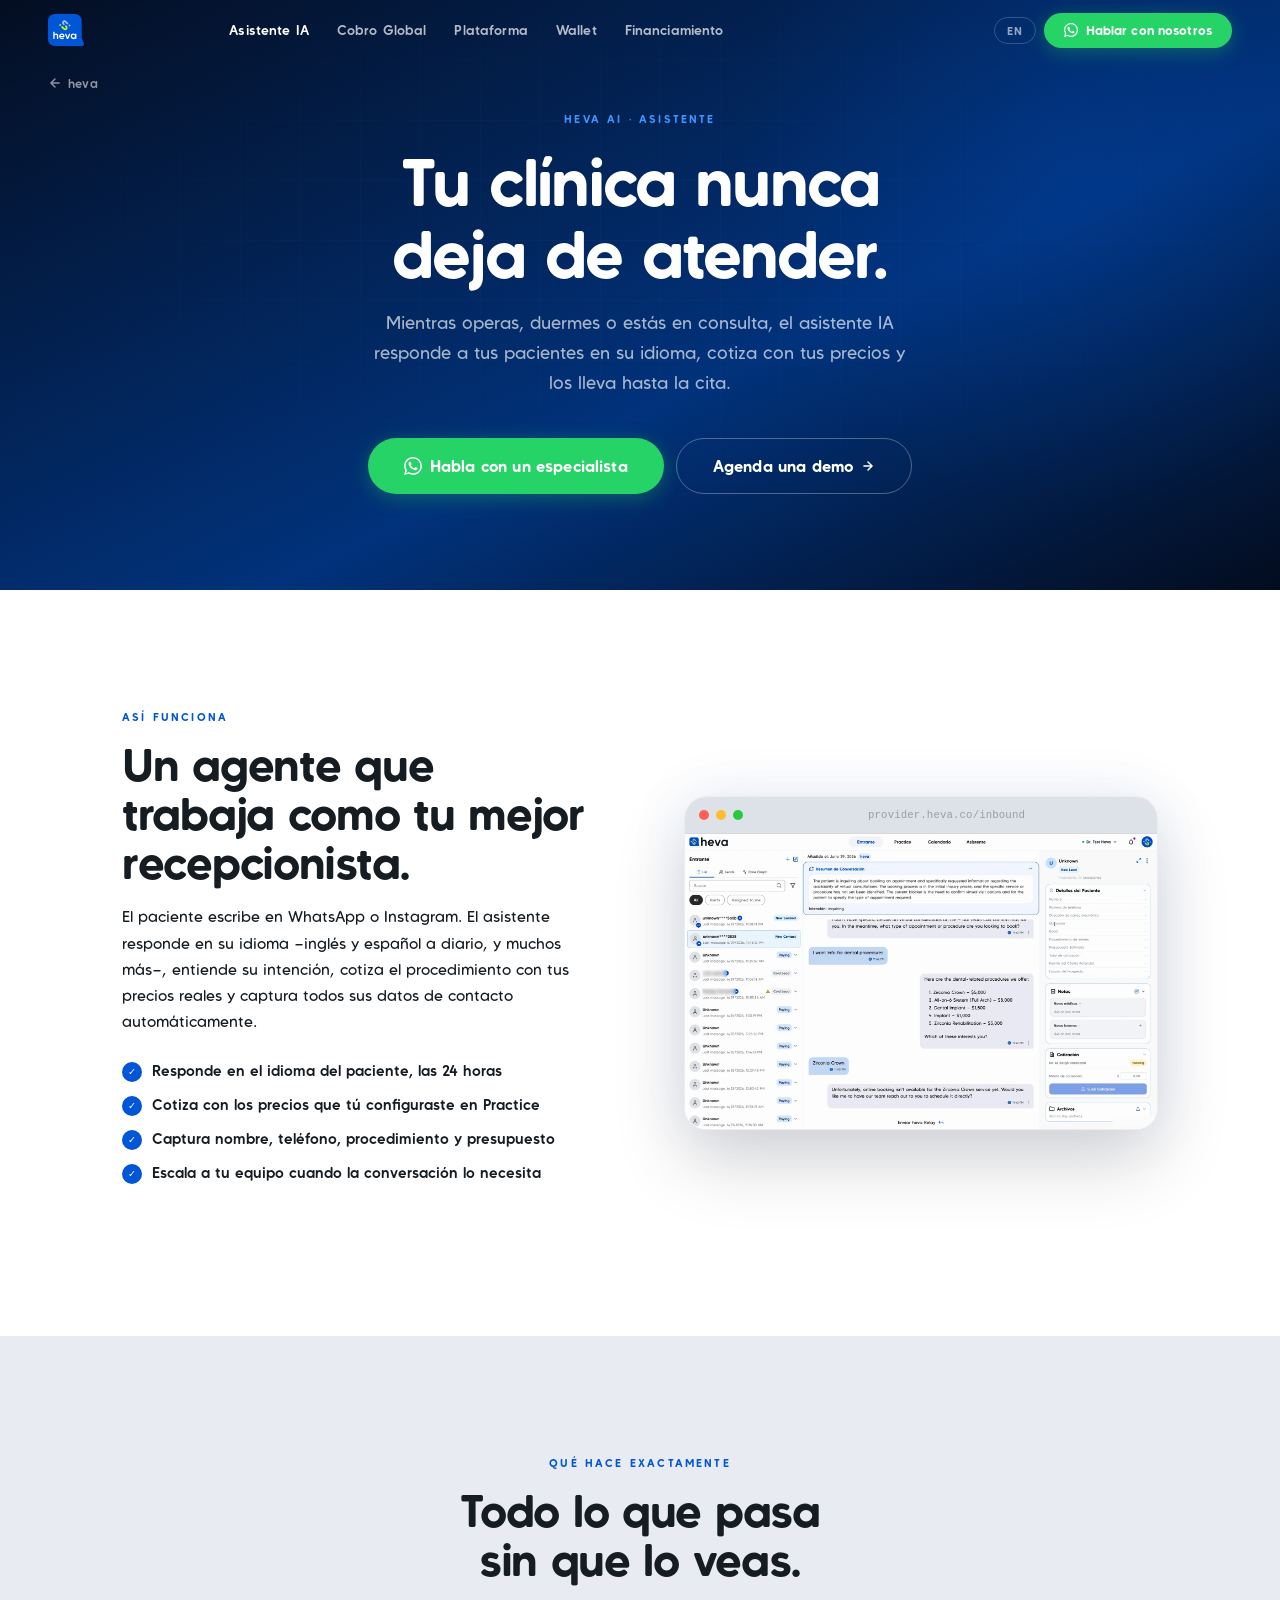
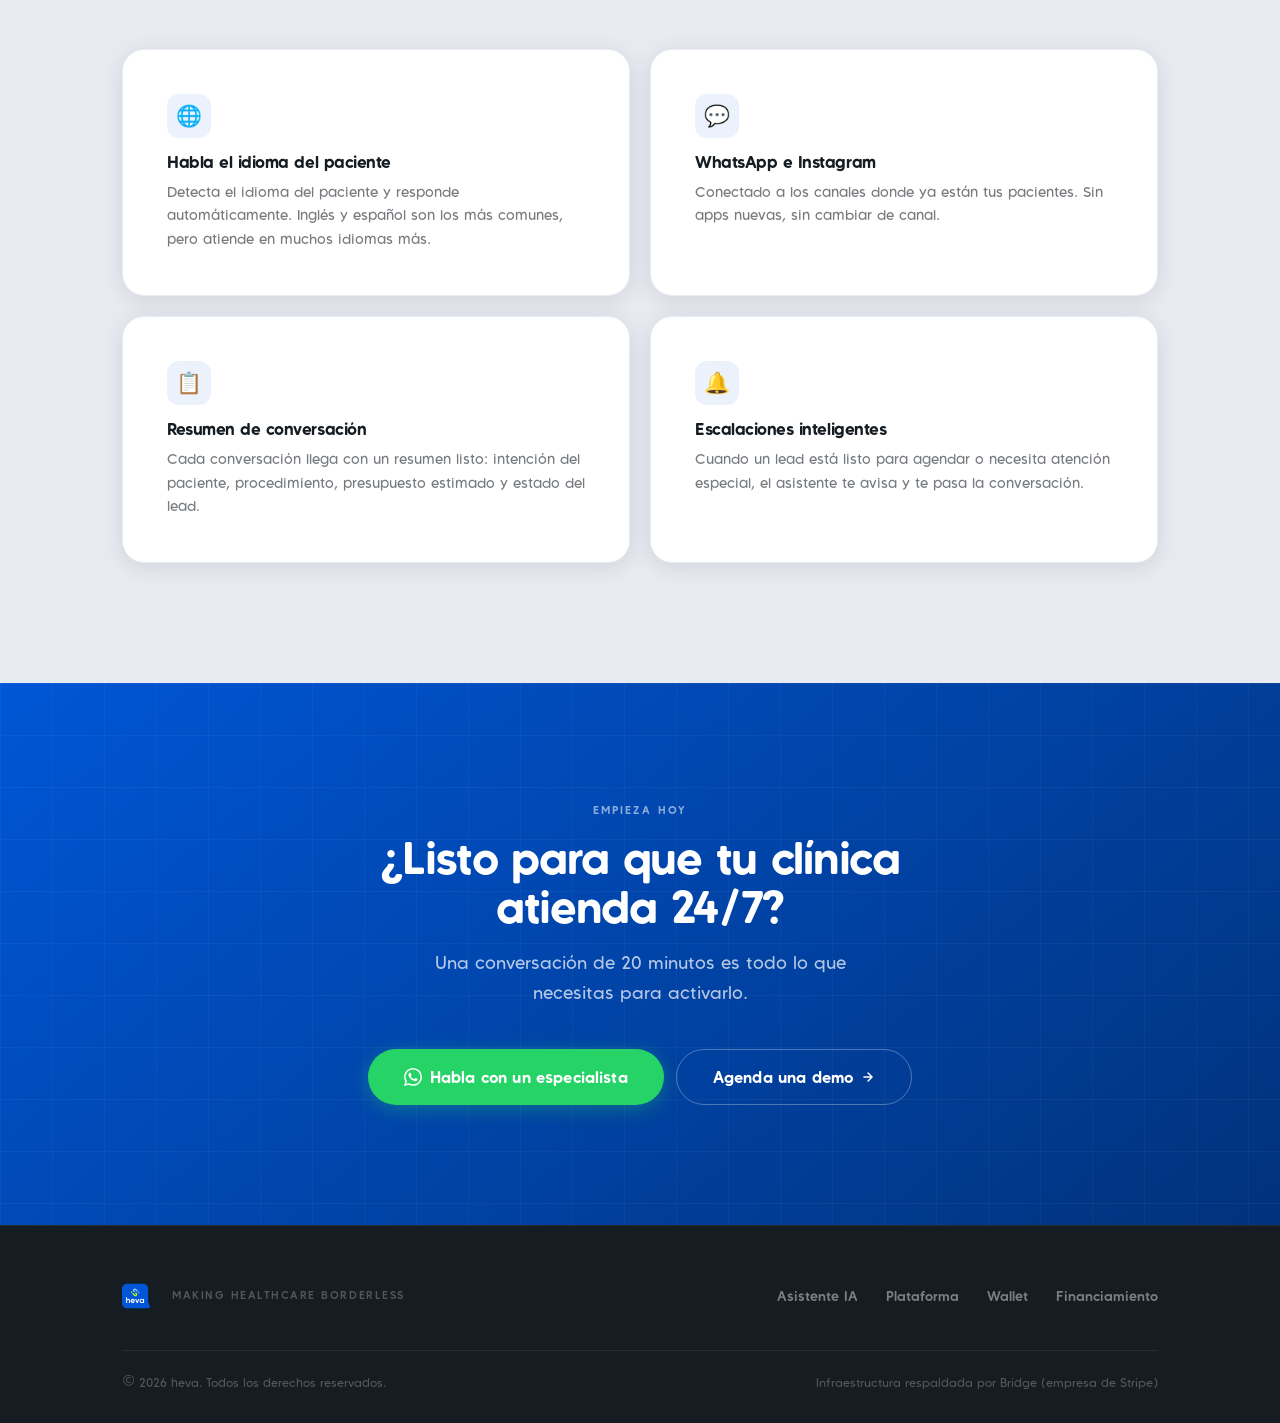
==== asistente.html @ a377fd2d "i18n(asistente): mensaje multilingue + toggle EN completo; soporte de texto enriquecido" ====
<!DOCTYPE html>
<html lang="es">
<head>
  <meta charset="UTF-8">
  <meta name="viewport" content="width=device-width, initial-scale=1, viewport-fit=cover">
  <title>heva AI — Tu clínica atiende 24/7</title>
  <meta name="description" content="El asistente IA de heva responde a tus pacientes de EE.UU. en WhatsApp e Instagram, cotiza procedimientos y agenda citas automáticamente. Tu clínica nunca para.">

  <meta property="og:title"       content="heva AI — Tu clínica atiende 24/7">
  <meta property="og:description" content="Asistente IA que atiende a tus pacientes internacionales en su idioma, cotiza y agenda automáticamente.">
  <meta property="og:image"       content="./og-cover.png">
  <meta property="og:type"        content="website">

  <link rel="manifest"     href="./manifest.webmanifest">
  <meta name="theme-color" content="#0056D6">
  <link rel="icon"         href="./Submark-Colors-Primary.svg" type="image/svg+xml">

  <link rel="preconnect" href="https://fonts.googleapis.com">
  <link rel="preconnect" href="https://fonts.gstatic.com" crossorigin>
  <link href="https://fonts.googleapis.com/css2?family=Quicksand:wght@500;600;700&display=swap" rel="stylesheet">
  <link rel="stylesheet" href="./css/main.css">
</head>
<body>

  <!-- NAV -->
  <nav class="nav" id="nav" role="navigation" aria-label="Navegación principal">
    <div class="nav__inner">
      <a href="./index.html" class="nav__logo" aria-label="heva — inicio">
        <img src="./Submark-Colors-Primary.svg" alt="" width="34" height="30" loading="eager">
        
      </a>
      <div class="nav__links" role="menubar">
        <a href="./asistente.html"      class="active" role="menuitem" data-t="nav-ai">Asistente IA</a>
        <a href="./index.html#cobro"    role="menuitem" data-t="nav-cobro">Cobro Global</a>
        <a href="./plataforma.html"     role="menuitem" data-t="nav-plat">Plataforma</a>
        <a href="./wallet.html"         role="menuitem" data-t="nav-wallet">Wallet</a>
        <a href="./financiamiento.html" role="menuitem" data-t="nav-fin">Financiamiento</a>
      </div>
      <div class="nav__actions">
        <button class="lang-btn" id="langBtn" aria-label="Cambiar idioma">EN</button>
        <a href="https://wa.me/525580713603?text=Hola%2C%20me%20interesa%20el%20asistente%20IA%20de%20heva"
           class="btn btn-wa btn-sm" target="_blank" rel="noopener noreferrer">
          <svg width="14" height="14" viewBox="0 0 24 24" fill="currentColor" aria-hidden="true"><path d="M17.472 14.382c-.297-.149-1.758-.867-2.03-.967-.273-.099-.471-.148-.67.15-.197.297-.767.966-.94 1.164-.173.199-.347.223-.644.075-.297-.15-1.255-.463-2.39-1.475-.883-.788-1.48-1.761-1.653-2.059-.173-.297-.018-.458.13-.606.134-.133.298-.347.446-.52.149-.174.198-.298.298-.497.099-.198.05-.371-.025-.52-.075-.149-.669-1.612-.916-2.207-.242-.579-.487-.5-.669-.51-.173-.008-.371-.01-.57-.01-.198 0-.52.074-.792.372-.272.297-1.04 1.016-1.04 2.479 0 1.462 1.065 2.875 1.213 3.074.149.198 2.096 3.2 5.077 4.487.709.306 1.262.489 1.694.625.712.227 1.36.195 1.871.118.571-.085 1.758-.719 2.006-1.413.248-.694.248-1.289.173-1.413-.074-.124-.272-.198-.57-.347m-5.421 7.403h-.004a9.87 9.87 0 01-5.031-1.378l-.361-.214-3.741.982.998-3.648-.235-.374a9.86 9.86 0 01-1.51-5.26c.001-5.45 4.436-9.884 9.888-9.884 2.64 0 5.122 1.03 6.988 2.898a9.825 9.825 0 012.893 6.994c-.003 5.45-4.437 9.884-9.885 9.884m8.413-18.297A11.815 11.815 0 0012.05 0C5.495 0 .16 5.335.157 11.892c0 2.096.547 4.142 1.588 5.945L.057 24l6.305-1.654a11.882 11.882 0 005.683 1.448h.005c6.554 0 11.89-5.335 11.893-11.893a11.821 11.821 0 00-3.48-8.413z"/></svg>
          <span data-t="nav-cta">Hablar con nosotros</span>
        </a>
        <button class="nav__burger" id="burger" aria-label="Abrir menú" aria-expanded="false">
          <span></span><span></span><span></span>
        </button>
      </div>
    </div>
    <div class="nav__drawer" id="drawer" role="menu">
      <a href="./asistente.html" data-t="nav-ai">Asistente IA</a>
      <a href="./index.html#cobro" data-t="nav-cobro">Cobro Global</a>
      <a href="./plataforma.html" data-t="nav-plat">Plataforma</a>
      <a href="./wallet.html" data-t="nav-wallet">Wallet</a>
      <a href="./financiamiento.html" data-t="nav-fin">Financiamiento</a>
      <button class="lang-btn" id="langBtnMobile" style="align-self:flex-start;margin-top:8px">EN</button>
      <a href="https://wa.me/525580713603?text=Hola%2C%20me%20interesa%20el%20asistente%20IA%20de%20heva"
         class="btn btn-wa" target="_blank" rel="noopener noreferrer" data-t="nav-cta">Hablar con nosotros</a>
    </div>
  </nav>

  <!-- BACK NAV -->
  <div class="back-nav" aria-label="Regresar al inicio">
    <div class="back-nav__inner">
      <a href="./index.html" class="back-link">
        <svg width="14" height="14" viewBox="0 0 24 24" fill="none" stroke="currentColor" stroke-width="2.5" stroke-linecap="round" stroke-linejoin="round" aria-hidden="true"><path d="M19 12H5M12 5l-7 7 7 7"/></svg>
        heva
      </a>
    </div>
  </div>


  <!-- HERO -->
  <section class="subpage-hero">
    <div class="hero__orb" aria-hidden="true"></div>
    <div class="wrap">
      <div class="subpage-hero__inner">
        <span class="eyebrow reveal" data-t="as-h-eye">heva AI · Asistente</span>
        <h1 class="reveal d1" data-t="as-h-h1">Tu clínica nunca<br>deja de atender.</h1>
        <p class="sub reveal d2" data-t="as-h-sub">
          Mientras operas, duermes o estás en consulta, el asistente IA responde a tus pacientes en su idioma, cotiza con tus precios y los lleva hasta la cita.
        </p>
        <div class="subpage-hero__ctas reveal d3">
          <a href="https://wa.me/525580713603?text=Hola%2C%20me%20interesa%20el%20asistente%20IA%20de%20heva"
             class="btn btn-wa btn-lg" target="_blank" rel="noopener noreferrer">
            <svg width="18" height="18" viewBox="0 0 24 24" fill="currentColor" aria-hidden="true"><path d="M17.472 14.382c-.297-.149-1.758-.867-2.03-.967-.273-.099-.471-.148-.67.15-.197.297-.767.966-.94 1.164-.173.199-.347.223-.644.075-.297-.15-1.255-.463-2.39-1.475-.883-.788-1.48-1.761-1.653-2.059-.173-.297-.018-.458.13-.606.134-.133.298-.347.446-.52.149-.174.198-.298.298-.497.099-.198.05-.371-.025-.52-.075-.149-.669-1.612-.916-2.207-.242-.579-.487-.5-.669-.51-.173-.008-.371-.01-.57-.01-.198 0-.52.074-.792.372-.272.297-1.04 1.016-1.04 2.479 0 1.462 1.065 2.875 1.213 3.074.149.198 2.096 3.2 5.077 4.487.709.306 1.262.489 1.694.625.712.227 1.36.195 1.871.118.571-.085 1.758-.719 2.006-1.413.248-.694.248-1.289.173-1.413-.074-.124-.272-.198-.57-.347m-5.421 7.403h-.004a9.87 9.87 0 01-5.031-1.378l-.361-.214-3.741.982.998-3.648-.235-.374a9.86 9.86 0 01-1.51-5.26c.001-5.45 4.436-9.884 9.888-9.884 2.64 0 5.122 1.03 6.988 2.898a9.825 9.825 0 012.893 6.994c-.003 5.45-4.437 9.884-9.885 9.884m8.413-18.297A11.815 11.815 0 0012.05 0C5.495 0 .16 5.335.157 11.892c0 2.096.547 4.142 1.588 5.945L.057 24l6.305-1.654a11.882 11.882 0 005.683 1.448h.005c6.554 0 11.89-5.335 11.893-11.893a11.821 11.821 0 00-3.48-8.413z"/></svg>
            <span data-t="hero-wa">Habla con un especialista</span>
          </a>
          <a href="https://calendly.com/ecalleros-heva/30min"
             class="btn btn-outline btn-lg" target="_blank" rel="noopener noreferrer">
            <span data-t="hero-demo">Agenda una demo</span>
            <svg width="14" height="14" viewBox="0 0 24 24" fill="none" stroke="currentColor" stroke-width="2.5" stroke-linecap="round" stroke-linejoin="round" aria-hidden="true"><path d="M5 12h14M12 5l7 7-7 7"/></svg>
          </a>
        </div>
      </div>
    </div>
  </section>


  <!-- HOW IT WORKS -->
  <section class="feature light-s">
    <div class="wrap">
      <div class="feature__grid">
        <div class="f-copy reveal">
          <span class="eyebrow" data-t="as-hiw-eye">Así funciona</span>
          <h2 data-t="as-hiw-h2">Un agente que trabaja como tu mejor recepcionista.</h2>
          <p data-t="as-hiw-p">
            El paciente escribe en WhatsApp o Instagram. El asistente responde en su idioma —inglés y español a diario, y muchos más—, entiende su intención, cotiza el procedimiento con tus precios reales y captura todos sus datos de contacto automáticamente.
          </p>
          <ul class="f-bullets">
            <li>
              <span class="bullet-icon bullet-blue" aria-hidden="true">✓</span>
              <span data-t="as-hiw-b1">Responde en el idioma del paciente, las 24 horas</span>
            </li>
            <li>
              <span class="bullet-icon bullet-blue" aria-hidden="true">✓</span>
              <span data-t="as-hiw-b2">Cotiza con los precios que tú configuraste en Practice</span>
            </li>
            <li>
              <span class="bullet-icon bullet-blue" aria-hidden="true">✓</span>
              <span data-t="as-hiw-b3">Captura nombre, teléfono, procedimiento y presupuesto</span>
            </li>
            <li>
              <span class="bullet-icon bullet-blue" aria-hidden="true">✓</span>
              <span data-t="as-hiw-b4">Escala a tu equipo cuando la conversación lo necesita</span>
            </li>
          </ul>
        </div>
        <div class="f-visual reveal d2">
          <div class="win-frame win-frame--light">
            <div class="win-frame__bar win-frame__bar--light">
              <span class="win-frame__dot"></span>
              <span class="win-frame__dot"></span>
              <span class="win-frame__dot"></span>
              <span class="win-frame__url">provider.heva.co/inbound</span>
            </div>
            <img src="./screenshots/producto_inbox_asistente_anon.webp"
                 alt="heva AI — inbox del asistente con resumen de conversación, intención y cotización"
                 loading="lazy" width="1710" height="1072">
          </div>
        </div>
      </div>
    </div>
  </section>


  <!-- CAPABILITIES -->
  <section class="feature grey-s">
    <div class="wrap">
      <div class="reveal" style="text-align:center; max-width:600px; margin:0 auto clamp(40px,6vw,64px)">
        <span class="eyebrow" style="margin-bottom:16px; display:block" data-t="as-cap-eye">Qué hace exactamente</span>
        <h2 data-t="as-cap-h2">Todo lo que pasa<br>sin que lo veas.</h2>
      </div>
      <div class="feature-card-grid">
        <div class="feature-card reveal d1">
          <div class="feature-card__icon">🌐</div>
          <h3 data-t="as-cap-c1t">Habla el idioma del paciente</h3>
          <p data-t="as-cap-c1p">Detecta el idioma del paciente y responde automáticamente. Inglés y español son los más comunes, pero atiende en muchos idiomas más.</p>
        </div>
        <div class="feature-card reveal d2">
          <div class="feature-card__icon">💬</div>
          <h3 data-t="as-cap-c2t">WhatsApp e Instagram</h3>
          <p data-t="as-cap-c2p">Conectado a los canales donde ya están tus pacientes. Sin apps nuevas, sin cambiar de canal.</p>
        </div>
        <div class="feature-card reveal d1">
          <div class="feature-card__icon">📋</div>
          <h3 data-t="as-cap-c3t">Resumen de conversación</h3>
          <p data-t="as-cap-c3p">Cada conversación llega con un resumen listo: intención del paciente, procedimiento, presupuesto estimado y estado del lead.</p>
        </div>
        <div class="feature-card reveal d2">
          <div class="feature-card__icon">🔔</div>
          <h3 data-t="as-cap-c4t">Escalaciones inteligentes</h3>
          <p data-t="as-cap-c4p">Cuando un lead está listo para agendar o necesita atención especial, el asistente te avisa y te pasa la conversación.</p>
        </div>
      </div>
    </div>
  </section>


  <!-- CTA -->
  <section class="cta-final" id="demo">
    <div class="wrap wrap--sm">
      <span class="eyebrow reveal" data-t="as-cta-eye">Empieza hoy</span>
      <h2 class="reveal d1" data-t="as-cta-h2">¿Listo para que tu clínica<br>atienda 24/7?</h2>
      <p class="sub reveal d2" data-t="as-cta-p">Una conversación de 20 minutos es todo lo que necesitas para activarlo.</p>
      <div class="cta-final__btns reveal d3">
        <a href="https://wa.me/525580713603?text=Hola%2C%20me%20interesa%20el%20asistente%20IA%20de%20heva"
           class="btn btn-wa btn-lg" target="_blank" rel="noopener noreferrer">
          <svg width="18" height="18" viewBox="0 0 24 24" fill="currentColor" aria-hidden="true"><path d="M17.472 14.382c-.297-.149-1.758-.867-2.03-.967-.273-.099-.471-.148-.67.15-.197.297-.767.966-.94 1.164-.173.199-.347.223-.644.075-.297-.15-1.255-.463-2.39-1.475-.883-.788-1.48-1.761-1.653-2.059-.173-.297-.018-.458.13-.606.134-.133.298-.347.446-.52.149-.174.198-.298.298-.497.099-.198.05-.371-.025-.52-.075-.149-.669-1.612-.916-2.207-.242-.579-.487-.5-.669-.51-.173-.008-.371-.01-.57-.01-.198 0-.52.074-.792.372-.272.297-1.04 1.016-1.04 2.479 0 1.462 1.065 2.875 1.213 3.074.149.198 2.096 3.2 5.077 4.487.709.306 1.262.489 1.694.625.712.227 1.36.195 1.871.118.571-.085 1.758-.719 2.006-1.413.248-.694.248-1.289.173-1.413-.074-.124-.272-.198-.57-.347m-5.421 7.403h-.004a9.87 9.87 0 01-5.031-1.378l-.361-.214-3.741.982.998-3.648-.235-.374a9.86 9.86 0 01-1.51-5.26c.001-5.45 4.436-9.884 9.888-9.884 2.64 0 5.122 1.03 6.988 2.898a9.825 9.825 0 012.893 6.994c-.003 5.45-4.437 9.884-9.885 9.884m8.413-18.297A11.815 11.815 0 0012.05 0C5.495 0 .16 5.335.157 11.892c0 2.096.547 4.142 1.588 5.945L.057 24l6.305-1.654a11.882 11.882 0 005.683 1.448h.005c6.554 0 11.89-5.335 11.893-11.893a11.821 11.821 0 00-3.48-8.413z"/></svg>
          <span data-t="hero-wa">Habla con un especialista</span>
        </a>
        <a href="https://calendly.com/ecalleros-heva/30min"
           class="btn btn-outline btn-lg" target="_blank" rel="noopener noreferrer">
          <span data-t="hero-demo">Agenda una demo</span>
          <svg width="14" height="14" viewBox="0 0 24 24" fill="none" stroke="currentColor" stroke-width="2.5" stroke-linecap="round" stroke-linejoin="round" aria-hidden="true"><path d="M5 12h14M12 5l7 7-7 7"/></svg>
        </a>
      </div>
    </div>
  </section>


  <!-- FOOTER -->
  <footer class="footer" role="contentinfo">
    <div class="wrap">
      <div class="footer__top">
        <a href="./index.html" class="footer__logo" aria-label="heva — inicio">
          <img src="./Submark-Colors-Primary.svg" alt="" width="28" height="25">
          
        </a>
        <p class="footer__tag" data-t="ft-tag">Making Healthcare Borderless</p>
        <nav class="footer__nav" aria-label="Footer">
          <a href="./asistente.html" data-t="nav-ai">Asistente IA</a>
          <a href="./plataforma.html" data-t="nav-plat">Plataforma</a>
          <a href="./wallet.html" data-t="nav-wallet">Wallet</a>
          <a href="./financiamiento.html" data-t="nav-fin">Financiamiento</a>
        </nav>
      </div>
      <div class="footer__bottom">
        <p data-t="ft-c">© 2026 heva. Todos los derechos reservados.</p>
        <p data-t="ft-stripe">Infraestructura respaldada por Bridge (empresa de Stripe)</p>
      </div>
    </div>
  </footer>

  <script src="./js/main.js" defer></script>
</body>
</html>
---- css/main.css ----
/* ============================================================
   HEVA — Main Stylesheet v2
   Brand: Vital Blue #0056D6 · Lime #C3FB11 · Deep Trust #01327B
          Horizon Light Blue #3D96FE · Soft Grey #E9EBF2
   Font: Made Carving Soft (official brand font)
   Style: Hybrid — dark hero + clean white sections
   ============================================================ */

/* === FONT FACE === */
@font-face {
  font-family: 'Made Carving Soft';
  src: url('../fonts/MADECarvingSoft-Light.woff2') format('woff2'),
       url('../fonts/MADECarvingSoft-Light.otf') format('opentype');
  font-weight: 300;
  font-style: normal;
  font-display: swap;
}
@font-face {
  font-family: 'Made Carving Soft';
  src: url('../fonts/MADECarvingSoft-Regular.woff2') format('woff2'),
       url('../fonts/MADECarvingSoft-Regular.otf') format('opentype');
  font-weight: 400;
  font-style: normal;
  font-display: swap;
}
@font-face {
  font-family: 'Made Carving Soft';
  src: url('../fonts/MADECarvingSoft-Medium.woff2') format('woff2'),
       url('../fonts/MADECarvingSoft-Medium.otf') format('opentype');
  font-weight: 500;
  font-style: normal;
  font-display: swap;
}
@font-face {
  font-family: 'Made Carving Soft';
  src: url('../fonts/MADECarvingSoft-SemiBold.woff2') format('woff2'),
       url('../fonts/MADECarvingSoft-SemiBold.otf') format('opentype');
  font-weight: 600;
  font-style: normal;
  font-display: swap;
}
@font-face {
  font-family: 'Made Carving Soft';
  src: url('../fonts/MADECarvingSoft-Bold.woff2') format('woff2'),
       url('../fonts/MADECarvingSoft-Bold.otf') format('opentype');
  font-weight: 700;
  font-style: normal;
  font-display: swap;
}

/* === TOKENS === */
:root {
  /* Brand colors */
  --blue:      #0056D6;   /* Vital Blue — dominant */
  --blue-d:    #01327B;   /* Deep Trust — dark sections */
  --horizon:   #3D96FE;   /* Horizon Light Blue — accents */
  --lime:      #C3FB11;   /* Vibrant Lime — CTA accent only */
  --black:     #151C22;   /* Brand black */
  --white:     #FFFFFF;
  --soft-grey: #E9EBF2;   /* Soft Grey — alt light bg */
  --healing:   #EAFADF;   /* Healing Green — subtle bg */
  --pastel:    #9ECBFF;   /* Pastel Care */

  /* Hero-only dark palette */
  --hero-bg:   #040e22;

  /* UI helpers */
  --muted-dark:  rgba(255,255,255,0.60);
  --muted-light: rgba(21,28,34,0.58);

  /* Typography */
  --ff: 'Made Carving Soft', 'Quicksand', -apple-system, system-ui, sans-serif;
  --ff-d: var(--ff);
  --ff-b: var(--ff);

  /* Layout */
  --max-w: 1140px;
  --nav-h: 60px;
  --r:     14px;
  --r-lg:  22px;

  /* Spacing */
  --space-section:  clamp(72px, 11vw, 120px);
  --space-hero-top: clamp(48px, 9vw, 96px);

  /* Shadows */
  --shadow:      0 32px 72px rgba(0,0,0,0.34);
  --shadow-blue: 0 12px 40px rgba(0,86,214,0.30);
  --shadow-card: 0 4px 24px rgba(0,0,0,0.10);
  --glow:        0 0 100px rgba(0,86,214,0.20);
}

/* === RESET === */
*, *::before, *::after { box-sizing: border-box; margin: 0; padding: 0; }
html { scroll-behavior: smooth; -webkit-text-size-adjust: 100%; }
body {
  font-family: var(--ff);
  background: var(--white);
  color: var(--black);
  -webkit-font-smoothing: antialiased;
  -moz-osx-font-smoothing: grayscale;
  overflow-x: hidden;
}
img, video { max-width: 100%; height: auto; display: block; }
a { color: inherit; text-decoration: none; }
button { cursor: pointer; font: inherit; }
ul, ol { list-style: none; }

/* === TYPOGRAPHY === */
h1, h2, h3 {
  font-family: var(--ff);
  font-weight: 700;
  line-height: 1.07;
  letter-spacing: -0.028em;
}
h1 { font-size: clamp(2.4rem, 5.6vw, 4.2rem); }
h2 { font-size: clamp(1.9rem, 3.6vw, 3.0rem); }
h3 { font-size: clamp(1.1rem, 1.8vw, 1.35rem); font-weight: 600; }
p  { line-height: 1.70; font-size: clamp(0.95rem, 1.2vw, 1.05rem); font-weight: 400; }

.eyebrow {
  font-family: var(--ff);
  font-size: 0.68rem;
  font-weight: 700;
  letter-spacing: 0.20em;
  text-transform: uppercase;
  display: block;
}

/* === LAYOUT === */
.wrap {
  width: 100%;
  max-width: var(--max-w);
  margin: 0 auto;
  padding: 0 clamp(20px, 5vw, 52px);
}
.wrap--sm { max-width: 680px; }

/* Section skins */
.dark-s  { background: var(--blue-d); color: var(--white); }
.light-s { background: var(--white);  color: var(--black); }
.grey-s  { background: var(--soft-grey); color: var(--black); }

/* ============================================================
   NAV
   ============================================================ */
.nav {
  position: fixed;
  top: 0; left: 0; right: 0;
  z-index: 900;
}
.nav__inner {
  max-width: 1280px;
  margin: 0 auto;
  height: var(--nav-h);
  display: flex;
  align-items: center;
  padding: 0 clamp(16px, 4vw, 48px);
  gap: 20px;
  transition: background 0.35s ease, box-shadow 0.35s ease;
}
.nav.scrolled .nav__inner {
  background: rgba(1, 50, 123, 0.92);
  backdrop-filter: blur(28px);
  -webkit-backdrop-filter: blur(28px);
  box-shadow: 0 1px 0 rgba(255,255,255,0.08);
}

/* Logo */
.nav__logo {
  display: flex;
  align-items: center;
  gap: 10px;
  flex-shrink: 0;
  text-decoration: none;
}
.nav__logo img { height: 32px; width: auto; }
.nav__wordmark {
  font-family: var(--ff);
  font-size: 1.3rem;
  font-weight: 700;
  color: #fff;
  letter-spacing: -0.04em;
}

/* Desktop links */
.nav__links {
  display: none;
  align-items: center;
  gap: 28px;
  margin: 0 auto;
}
.nav__links a {
  font-family: var(--ff);
  font-size: 0.84rem;
  font-weight: 600;
  color: rgba(255,255,255,0.70);
  transition: color 0.2s;
  white-space: nowrap;
  letter-spacing: 0.01em;
}
.nav__links a:hover { color: #fff; }

/* Active page indicator */
.nav__links a.active { color: #fff; }

/* Nav actions */
.nav__actions {
  display: flex;
  align-items: center;
  gap: 8px;
  margin-left: auto;
}

/* Language toggle */
.lang-btn {
  display: none;
  background: none;
  border: 1px solid rgba(255,255,255,0.20);
  color: rgba(255,255,255,0.58);
  font-family: var(--ff);
  font-size: 0.70rem;
  font-weight: 700;
  letter-spacing: 0.08em;
  padding: 5px 12px;
  border-radius: 20px;
  transition: all 0.2s;
}
.lang-btn:hover { border-color: rgba(255,255,255,0.48); color: #fff; }

/* Hamburger */
.nav__burger {
  display: flex;
  flex-direction: column;
  gap: 5px;
  background: none;
  border: none;
  padding: 6px;
}
.nav__burger span {
  display: block;
  width: 22px; height: 2px;
  background: #fff;
  border-radius: 2px;
  transition: all 0.28s ease;
}
.nav__burger.open span:nth-child(1) { transform: translateY(7px) rotate(45deg); }
.nav__burger.open span:nth-child(2) { opacity: 0; transform: scaleX(0); }
.nav__burger.open span:nth-child(3) { transform: translateY(-7px) rotate(-45deg); }

/* Mobile drawer */
.nav__drawer {
  display: none;
  flex-direction: column;
  background: rgba(1,50,123,0.97);
  backdrop-filter: blur(28px);
  -webkit-backdrop-filter: blur(28px);
  border-top: 1px solid rgba(255,255,255,0.07);
  padding: 12px 24px 28px;
  gap: 2px;
}
.nav__drawer.open { display: flex; }
.nav__drawer a {
  font-family: var(--ff);
  font-size: 1rem;
  font-weight: 600;
  color: rgba(255,255,255,0.78);
  padding: 14px 0;
  border-bottom: 1px solid rgba(255,255,255,0.07);
  transition: color 0.2s;
}
.nav__drawer a:last-of-type { border-bottom: none; }
.nav__drawer a:hover { color: #fff; }
.nav__drawer .btn { margin-top: 16px; justify-content: center; }

@media (min-width: 780px) {
  .nav__links  { display: flex; }
  .lang-btn    { display: block; }
  .nav__burger { display: none; }
}

/* ============================================================
   BACK NAV (sub-pages)
   ============================================================ */
.back-nav {
  position: fixed;
  top: var(--nav-h);
  left: 0; right: 0;
  z-index: 800;
  pointer-events: none;
}
.back-nav__inner {
  max-width: 1280px;
  margin: 0 auto;
  padding: 10px clamp(16px, 4vw, 48px);
  pointer-events: auto;
}
.back-link {
  display: inline-flex;
  align-items: center;
  gap: 6px;
  font-family: var(--ff);
  font-size: 0.78rem;
  font-weight: 600;
  color: rgba(255,255,255,0.55);
  letter-spacing: 0.02em;
  transition: color 0.2s;
  padding: 5px 0;
}
.back-link svg { transition: transform 0.2s; }
.back-link:hover { color: rgba(255,255,255,0.90); }
.back-link:hover svg { transform: translateX(-3px); }

/* ============================================================
   BUTTONS
   ============================================================ */
.btn {
  display: inline-flex;
  align-items: center;
  gap: 8px;
  padding: 14px 28px;
  border-radius: 50px;
  font-family: var(--ff);
  font-size: 0.90rem;
  font-weight: 700;
  border: none;
  transition: transform 0.18s ease, box-shadow 0.18s ease, background 0.18s ease;
  white-space: nowrap;
  text-decoration: none;
  cursor: pointer;
  letter-spacing: 0.01em;
}
.btn:active { transform: scale(0.97); }
.btn-lg { padding: 17px 36px; font-size: 1rem; }
.btn-sm { padding: 9px 20px;  font-size: 0.80rem; }

/* WhatsApp */
.btn-wa {
  background: #25D366;
  color: #fff;
  box-shadow: 0 4px 20px rgba(37,211,102,0.32);
}
.btn-wa:hover {
  background: #1dbd58;
  box-shadow: 0 8px 28px rgba(37,211,102,0.44);
  transform: translateY(-2px);
}

/* Primary blue */
.btn-primary {
  background: var(--blue);
  color: #fff;
  box-shadow: var(--shadow-blue);
}
.btn-primary:hover {
  background: #0047b8;
  transform: translateY(-2px);
  box-shadow: 0 16px 40px rgba(0,86,214,0.38);
}

/* Outline white (dark backgrounds) */
.btn-outline {
  background: transparent;
  color: #fff;
  border: 1.5px solid rgba(255,255,255,0.30);
}
.btn-outline:hover {
  border-color: rgba(255,255,255,0.68);
  background: rgba(255,255,255,0.07);
}

/* Outline dark (light sections) */
.btn-outline-dark {
  background: transparent;
  color: var(--black);
  border: 1.5px solid rgba(21,28,34,0.20);
}
.btn-outline-dark:hover {
  border-color: rgba(21,28,34,0.46);
  background: rgba(21,28,34,0.04);
}

/* Ghost (dark bg, subtle) */
.btn-ghost {
  background: rgba(255,255,255,0.06);
  color: var(--pastel);
  border: 1.5px solid rgba(158,203,255,0.22);
  padding: 11px 22px;
  font-size: 0.86rem;
}
.btn-ghost:hover {
  border-color: rgba(158,203,255,0.55);
  color: #fff;
  background: rgba(255,255,255,0.10);
}

/* ============================================================
   HERO
   ============================================================ */
.hero {
  background: linear-gradient(155deg, #040e22 0%, #01327B 55%, #030c1e 100%);
  padding-top: calc(var(--nav-h) + var(--space-hero-top));
  padding-bottom: clamp(64px, 9vw, 104px);
  position: relative;
  overflow: hidden;
  min-height: 100svh;
  display: flex;
  align-items: center;
}

/* Subtle grid overlay */
.hero::before {
  content: '';
  position: absolute;
  inset: 0;
  background-image:
    linear-gradient(rgba(61,150,254,0.06) 1px, transparent 1px),
    linear-gradient(90deg, rgba(61,150,254,0.06) 1px, transparent 1px);
  background-size: 60px 60px;
  mask-image: radial-gradient(ellipse 90% 80% at 65% 30%, black 0%, transparent 72%);
  pointer-events: none;
}

/* Glow orbs */
.hero__orb {
  position: absolute;
  width: 700px; height: 700px;
  background: radial-gradient(circle, rgba(0,86,214,0.18) 0%, transparent 68%);
  top: -180px; right: -140px;
  pointer-events: none;
}
.hero__orb-2 {
  position: absolute;
  width: 400px; height: 400px;
  background: radial-gradient(circle, rgba(195,251,17,0.07) 0%, transparent 70%);
  bottom: -60px; left: -60px;
  pointer-events: none;
}

.hero__grid {
  display: grid;
  gap: clamp(40px, 7vw, 80px);
  align-items: center;
  position: relative;
  z-index: 1;
  width: 100%;
}

.hero__copy .eyebrow { color: var(--horizon); margin-bottom: 20px; }
.hero__title { color: #fff; margin-bottom: 20px; }
.hero__title .accent { color: var(--lime); }
.hero__sub {
  color: var(--muted-dark);
  max-width: 440px;
  margin-bottom: 40px;
  font-size: clamp(1rem, 1.4vw, 1.1rem);
  font-weight: 400;
  line-height: 1.72;
}
.hero__ctas {
  display: flex;
  flex-direction: column;
  gap: 12px;
  max-width: 340px;
}
.hero__ctas .btn { justify-content: center; }

/* Product visual */
.hero__visual { position: relative; }
.hero__visual::after {
  content: '';
  position: absolute;
  inset: -25% -12%;
  background: radial-gradient(ellipse, rgba(0,86,214,0.17) 0%, transparent 62%);
  pointer-events: none;
  z-index: 0;
}

/* Bottom fade into next section */
.hero::after {
  content: '';
  position: absolute;
  bottom: 0; left: 0; right: 0;
  height: 80px;
  background: linear-gradient(to bottom, transparent, rgba(255,255,255,0.03));
  pointer-events: none;
}

@media (min-width: 860px) {
  .hero__grid         { grid-template-columns: 1fr 1fr; }
  .hero__ctas         { flex-direction: row; max-width: none; }
  .hero__ctas .btn    { justify-content: flex-start; }
  .hero__visual       { display: flex; justify-content: flex-end; }
}

/* ============================================================
   PRODUCT FRAMES
   ============================================================ */
.win-frame {
  border-radius: var(--r-lg);
  overflow: hidden;
  box-shadow: var(--shadow), var(--glow);
  border: 1px solid rgba(255,255,255,0.10);
  position: relative;
  z-index: 1;
  max-width: 600px;
  width: 100%;
}
.win-frame--light {
  box-shadow: 0 32px 72px rgba(0,0,0,0.16), 0 0 60px rgba(0,86,214,0.08);
  border-color: rgba(0,0,0,0.07);
}
.win-frame__bar {
  height: 36px;
  display: flex;
  align-items: center;
  padding: 0 14px;
  gap: 7px;
  flex-shrink: 0;
}
.win-frame__bar--dark  { background: #0d1a30; }
.win-frame__bar--light { background: #dde2e8; }
.win-frame__dot {
  width: 10px; height: 10px; border-radius: 50%; flex-shrink: 0;
}
.win-frame__dot:nth-child(1) { background: #ff5f57; }
.win-frame__dot:nth-child(2) { background: #febc2e; }
.win-frame__dot:nth-child(3) { background: #28c840; }
.win-frame__url {
  flex: 1; text-align: center;
  font-size: 0.67rem;
  font-family: 'SF Mono', 'Courier New', monospace;
  letter-spacing: 0.01em;
}
.win-frame__bar--dark  .win-frame__url { color: rgba(255,255,255,0.25); }
.win-frame__bar--light .win-frame__url { color: rgba(0,0,0,0.30); }
.win-frame img {
  width: 100%;
  display: block;
  max-height: 380px;
  object-fit: cover;
  object-position: top;
}

/* Phone frame */
.phone-frame {
  width: 260px;
  aspect-ratio: 9/19.5;
  background: #0d1a30;
  border-radius: 46px;
  border: 10px solid #1a2540;
  box-shadow: var(--shadow);
  overflow: hidden;
  position: relative;
  margin: 0 auto;
}
.phone-frame::before {
  content: '';
  position: absolute;
  top: 10px; left: 50%;
  transform: translateX(-50%);
  width: 80px; height: 5px;
  background: #2a3550;
  border-radius: 3px;
  z-index: 2;
}
.phone-frame img {
  width: 100%;
  height: 100%;
  object-fit: cover;
  object-position: top;
}
.phone-frame--light {
  border-color: #c8d0dc;
  background: #f5f7fa;
  box-shadow: 0 28px 64px rgba(0,0,0,0.16);
}
.phone-frame--light::before { background: #c8d0dc; }

/* ============================================================
   STAT HOOK
   ============================================================ */
.stat-hook { padding: var(--space-section) 0; text-align: center; }
.stat-hook__num {
  font-family: var(--ff);
  font-size: clamp(6rem, 17vw, 10.5rem);
  font-weight: 700;
  line-height: 1;
  color: var(--blue);
  margin-bottom: 20px;
  letter-spacing: -0.04em;
}
.stat-hook__num .sup {
  font-size: 0.40em;
  vertical-align: super;
  color: var(--lime);
  line-height: 0;
}
.stat-hook__text {
  font-size: clamp(1.05rem, 2vw, 1.32rem);
  color: var(--black);
  max-width: 520px;
  margin: 0 auto 12px;
  line-height: 1.55;
  font-weight: 500;
}
.stat-hook__coda {
  font-family: var(--ff);
  font-size: 1.1rem;
  font-weight: 700;
  color: var(--blue);
  letter-spacing: -0.01em;
}

/* ============================================================
   FEATURE SECTIONS
   ============================================================ */
.feature { padding: var(--space-section) 0; }
.feature__grid {
  display: grid;
  gap: clamp(44px, 7vw, 88px);
  align-items: center;
}
@media (min-width: 800px) {
  .feature__grid                { grid-template-columns: 1fr 1fr; }
  .feature__grid.flip .f-copy   { order: 2; }
  .feature__grid.flip .f-visual { order: 1; }
}

.f-copy .eyebrow { margin-bottom: 16px; }
.f-copy h2  { margin-bottom: 16px; }
.f-copy p   { margin-bottom: 26px; max-width: 450px; }

/* Bullets */
.f-bullets {
  margin-bottom: 32px;
  display: flex;
  flex-direction: column;
  gap: 12px;
}
.f-bullets li {
  display: flex;
  align-items: flex-start;
  gap: 10px;
  font-family: var(--ff);
  font-size: 0.92rem;
  font-weight: 600;
  line-height: 1.45;
}
.bullet-icon {
  display: inline-flex;
  align-items: center;
  justify-content: center;
  width: 20px; height: 20px;
  border-radius: 50%;
  font-size: 0.60rem;
  font-weight: 900;
  flex-shrink: 0;
  margin-top: 2px;
}
.bullet-lime { background: var(--lime); color: var(--black); }
.bullet-blue { background: var(--blue); color: #fff; }

.f-visual { display: flex; justify-content: center; }

/* Section color overrides */
.light-s h2         { color: var(--black); }
.light-s p          { color: var(--black); }
.light-s .eyebrow   { color: var(--blue); }
.light-s .f-bullets li { color: var(--black); }
.light-s .muted     { color: var(--muted-light); }

.dark-s .eyebrow    { color: var(--horizon); }
.dark-s h2          { color: var(--white); }
.dark-s p           { color: var(--muted-dark); }
.dark-s .f-bullets li { color: rgba(255,255,255,0.88); }
.dark-s .muted      { color: var(--muted-dark); }

.grey-s .eyebrow    { color: var(--blue); }

/* ============================================================
   INSTAGRAM / RED HEVA
   ============================================================ */
.red-heva { padding: var(--space-section) 0; }
.red-heva__header {
  text-align: center;
  margin-bottom: clamp(36px, 5vw, 60px);
}
.red-heva__header .eyebrow { margin-bottom: 16px; }
.red-heva__header h2 { margin-bottom: 12px; }
.red-heva__header p  { max-width: 480px; margin: 0 auto; }

.ig-wrap { display: flex; justify-content: center; }
.ig-link {
  display: inline-flex;
  flex-direction: column;
  align-items: center;
  gap: 24px;
  transition: transform 0.32s ease;
}
.ig-link:hover { transform: translateY(-6px); }
.ig-cta {
  display: flex;
  align-items: center;
  gap: 6px;
  font-family: var(--ff);
  font-size: 0.90rem;
  font-weight: 700;
  color: var(--blue);
  transition: opacity 0.2s;
}
.ig-link:hover .ig-cta { opacity: 0.70; }

/* ============================================================
   CTA FINAL
   ============================================================ */
.cta-final {
  background: linear-gradient(140deg, #0056D6 0%, #01327B 100%);
  padding: var(--space-section) 0;
  text-align: center;
  position: relative;
  overflow: hidden;
}
.cta-final::before {
  content: '';
  position: absolute;
  inset: 0;
  background-image:
    linear-gradient(rgba(255,255,255,0.04) 1px, transparent 1px),
    linear-gradient(90deg, rgba(255,255,255,0.04) 1px, transparent 1px);
  background-size: 52px 52px;
  pointer-events: none;
}
.cta-final .eyebrow { color: rgba(255,255,255,0.55); margin-bottom: 16px; }
.cta-final h2 { color: #fff; margin-bottom: 16px; }
.cta-final .sub {
  color: rgba(255,255,255,0.70);
  max-width: 480px;
  margin: 0 auto 40px;
  font-size: clamp(1rem, 1.4vw, 1.12rem);
}
.cta-final__btns {
  display: flex;
  justify-content: center;
  gap: 12px;
  flex-wrap: wrap;
  position: relative;
  z-index: 1;
}

/* ============================================================
   FOOTER
   ============================================================ */
.footer {
  background: var(--black);
  border-top: 1px solid rgba(255,255,255,0.07);
  padding: 56px 0 30px;
}
.footer__top {
  display: flex;
  flex-direction: column;
  gap: 22px;
  margin-bottom: 40px;
}
.footer__logo {
  display: flex;
  align-items: center;
  gap: 10px;
  text-decoration: none;
}
.footer__logo img { height: 28px; }
.footer__wordmark {
  font-family: var(--ff);
  font-size: 1.15rem;
  font-weight: 700;
  color: #fff;
  letter-spacing: -0.04em;
}
.footer__tag {
  font-family: var(--ff);
  font-size: 0.68rem;
  font-weight: 600;
  color: rgba(255,255,255,0.26);
  letter-spacing: 0.14em;
  text-transform: uppercase;
}
.footer__nav {
  display: flex;
  flex-wrap: wrap;
  gap: 8px 28px;
}
.footer__nav a {
  font-family: var(--ff);
  font-size: 0.86rem;
  font-weight: 600;
  color: rgba(255,255,255,0.44);
  transition: color 0.2s;
}
.footer__nav a:hover { color: #fff; }
.footer__bottom {
  border-top: 1px solid rgba(255,255,255,0.07);
  padding-top: 22px;
  display: flex;
  flex-wrap: wrap;
  justify-content: space-between;
  gap: 6px;
}
.footer__bottom p {
  font-size: 0.76rem;
  color: rgba(255,255,255,0.26);
}
.footer__bottom a { color: rgba(255,255,255,0.36); transition: color 0.2s; }
.footer__bottom a:hover { color: rgba(255,255,255,0.68); }

@media (min-width: 640px) {
  .footer__top { flex-direction: row; align-items: center; }
  .footer__nav { margin-left: auto; }
}

/* ============================================================
   SUB-PAGE HERO
   ============================================================ */
.subpage-hero {
  background: linear-gradient(155deg, #040e22 0%, #01327B 60%, #030c1e 100%);
  padding-top: calc(var(--nav-h) + 52px);
  padding-bottom: clamp(56px, 8vw, 96px);
  position: relative;
  overflow: hidden;
}
.subpage-hero::before {
  content: '';
  position: absolute;
  inset: 0;
  background-image:
    linear-gradient(rgba(61,150,254,0.05) 1px, transparent 1px),
    linear-gradient(90deg, rgba(61,150,254,0.05) 1px, transparent 1px);
  background-size: 60px 60px;
  mask-image: radial-gradient(ellipse 90% 80% at 50% 40%, black 0%, transparent 72%);
  pointer-events: none;
}
.subpage-hero__inner { position: relative; z-index: 1; text-align: center; }
.subpage-hero .eyebrow { color: var(--horizon); margin-bottom: 20px; }
.subpage-hero h1 { color: #fff; margin-bottom: 18px; max-width: 760px; margin-left: auto; margin-right: auto; }
.subpage-hero .sub {
  color: rgba(255,255,255,0.65);
  max-width: 560px;
  margin: 0 auto 40px;
  font-size: clamp(1rem, 1.4vw, 1.1rem);
  line-height: 1.7;
}
.subpage-hero__ctas {
  display: flex;
  justify-content: center;
  gap: 12px;
  flex-wrap: wrap;
}

/* ============================================================
   FEATURE CARDS (sub-pages)
   ============================================================ */
.feature-card {
  background: var(--white);
  border: 1px solid var(--soft-grey);
  border-radius: var(--r-lg);
  padding: clamp(28px, 4vw, 44px);
  box-shadow: var(--shadow-card);
}
.feature-card-grid {
  display: grid;
  grid-template-columns: 1fr;
  gap: 20px;
  margin-top: 56px;
}
@media (min-width: 680px) {
  .feature-card-grid { grid-template-columns: 1fr 1fr; }
}
.feature-card__icon {
  width: 44px; height: 44px;
  background: rgba(0,86,214,0.08);
  border-radius: 12px;
  display: flex;
  align-items: center;
  justify-content: center;
  margin-bottom: 16px;
  font-size: 1.3rem;
}
.feature-card h3 {
  font-size: 1.05rem;
  font-weight: 700;
  color: var(--black);
  margin-bottom: 8px;
}
.feature-card p {
  font-size: 0.90rem;
  color: var(--muted-light);
  line-height: 1.65;
}

/* ============================================================
   REVEAL ANIMATIONS
   ============================================================ */
.reveal {
  opacity: 0;
  transform: translateY(28px);
  transition:
    opacity  0.72s cubic-bezier(0.25,0.46,0.45,0.94),
    transform 0.72s cubic-bezier(0.25,0.46,0.45,0.94);
}
.reveal.visible { opacity: 1; transform: translateY(0); }
.reveal.d1 { transition-delay: 0.10s; }
.reveal.d2 { transition-delay: 0.22s; }
.reveal.d3 { transition-delay: 0.34s; }
.reveal.d4 { transition-delay: 0.46s; }

@media (prefers-reduced-motion: reduce) {
  .reveal { opacity: 1; transform: none; transition: none; }
}

/* ============================================================
   3-COLUMN CARD GRID (BNPL platforms)
   ============================================================ */
.feature-card-grid--3 {
  display: grid;
  grid-template-columns: 1fr;
  gap: 24px;
  margin-top: 56px;
}
@media (min-width: 680px) {
  .feature-card-grid--3 { grid-template-columns: 1fr 1fr; }
}
@media (min-width: 1020px) {
  .feature-card-grid--3 { grid-template-columns: 1fr 1fr 1fr; }
}

/* ============================================================
   BNPL CARD INTERNALS
   ============================================================ */
.bnpl-card {
  display: flex;
  flex-direction: column;
}
.bnpl-card__platform {
  font-size: 0.70rem;
  font-weight: 700;
  letter-spacing: 0.10em;
  text-transform: uppercase;
  color: var(--muted-light);
  margin-bottom: 4px;
}
.bnpl-card__name {
  font-size: 1.30rem;
  font-weight: 700;
  color: var(--black);
  margin-bottom: 20px;
}
.bnpl-card__plans {
  list-style: none;
  flex: 1;
  margin-bottom: 20px;
}
.bnpl-card__plan {
  display: flex;
  align-items: flex-start;
  gap: 10px;
  padding: 10px 0;
  border-bottom: 1px solid var(--soft-grey);
  font-size: 0.86rem;
  color: var(--black);
  line-height: 1.5;
}
.bnpl-card__plan:last-child { border-bottom: none; }
.bnpl-card__plan-dot {
  width: 6px; height: 6px;
  border-radius: 50%;
  background: var(--blue);
  flex-shrink: 0;
  margin-top: 6px;
}
.bnpl-card__confirm {
  display: flex;
  align-items: center;
  gap: 8px;
  font-size: 0.80rem;
  font-weight: 600;
  color: #1a7a3e;
  background: rgba(26,122,62,0.08);
  border-radius: 8px;
  padding: 10px 14px;
  margin-top: auto;
}

/* ============================================================
   STAT INSIGHT SECTION (ticket promedio)
   ============================================================ */
.stat-insight {
  background: var(--black);
  color: var(--white);
  padding: clamp(64px, 9vw, 108px) 0;
  text-align: center;
}
.stat-insight .eyebrow {
  color: var(--lime);
  margin-bottom: 28px;
  display: block;
}
.stat-insight__quote {
  font-size: clamp(1.35rem, 3.2vw, 2.0rem);
  font-weight: 600;
  line-height: 1.45;
  max-width: 760px;
  margin: 0 auto 52px;
  color: rgba(255,255,255,0.92);
}
.stat-insight__quote em {
  font-style: normal;
  color: var(--lime);
}
.stat-insight__metrics {
  display: flex;
  justify-content: center;
  gap: clamp(32px, 7vw, 96px);
  flex-wrap: wrap;
}
.stat-insight__metric { text-align: center; }
.stat-insight__val {
  font-size: clamp(2.8rem, 7vw, 4.5rem);
  font-weight: 700;
  color: var(--lime);
  display: block;
  line-height: 1;
  margin-bottom: 8px;
}
.stat-insight__lbl {
  font-size: 0.85rem;
  color: rgba(255,255,255,0.55);
  max-width: 140px;
  line-height: 1.4;
}

/* ============================================================
   HEVA STORE MOCKUP
   ============================================================ */
.store-mockup {
  background: #f8f9fb;
  border: 1.5px solid var(--soft-grey);
  border-radius: 16px;
  overflow: hidden;
  box-shadow: 0 8px 40px rgba(0,0,0,0.09);
}
.store-mockup__bar {
  background: var(--blue);
  padding: 18px 22px;
  display: flex;
  align-items: center;
  gap: 14px;
}
.store-mockup__logo {
  width: 46px; height: 46px;
  background: rgba(255,255,255,0.2);
  border-radius: 12px;
  display: flex; align-items: center; justify-content: center;
  flex-shrink: 0;
}
.store-mockup__doc { flex: 1; }
.store-mockup__doc-name { color: var(--white); font-size: 0.95rem; font-weight: 700; }
.store-mockup__doc-spec { color: rgba(255,255,255,0.65); font-size: 0.76rem; }
.store-mockup__subtitle {
  padding: 14px 22px 10px;
  font-size: 0.8rem;
  font-weight: 600;
  color: var(--muted-light);
  letter-spacing: 0.04em;
}
.store-mockup__items { padding: 0 22px 18px; }
.store-mockup__item {
  display: flex;
  align-items: center;
  gap: 10px;
  padding: 13px 0;
  border-bottom: 1px solid var(--soft-grey);
}
.store-mockup__item:last-child { border-bottom: none; }
.store-mockup__item-info { flex: 1; min-width: 0; }
.store-mockup__item-name {
  font-size: 0.88rem; font-weight: 600; color: var(--black);
  white-space: nowrap; overflow: hidden; text-overflow: ellipsis;
}
.store-mockup__item-cat {
  font-size: 0.73rem; color: var(--muted-light);
}
.store-mockup__item-price {
  font-size: 0.92rem; font-weight: 700; color: var(--blue);
  white-space: nowrap;
}
.store-mockup__item-btn {
  background: var(--blue); color: var(--white);
  border: none; border-radius: 7px;
  padding: 6px 12px; font-size: 0.75rem; font-weight: 600;
  cursor: default; flex-shrink: 0;
}

/* ============================================================
   CAREGRAPH MOCKUP (patient journey graph)
   ============================================================ */
.cg-mockup {
  background: #f8f9fb;
  border: 1.5px solid var(--soft-grey);
  border-radius: 16px;
  overflow: hidden;
  box-shadow: 0 8px 40px rgba(0,0,0,0.20);
  max-width: 420px;
  width: 100%;
}
.cg-mockup__bar {
  background: var(--blue-d);
  padding: 16px 22px;
  display: flex;
  align-items: center;
  gap: 12px;
}
.cg-mockup__bar-icon {
  width: 40px; height: 40px;
  background: rgba(255,255,255,0.16);
  border-radius: 11px;
  display: flex; align-items: center; justify-content: center;
  flex-shrink: 0;
}
.cg-mockup__bar-info { flex: 1; min-width: 0; }
.cg-mockup .cg-mockup__bar-title { color: var(--white); font-size: 0.92rem; font-weight: 700; }
.cg-mockup .cg-mockup__bar-sub   { color: rgba(255,255,255,0.62); font-size: 0.74rem; }
.cg-mockup__progress {
  font-size: 0.68rem;
  font-weight: 700;
  color: var(--lime);
  background: rgba(195,251,17,0.12);
  border-radius: 20px;
  padding: 4px 10px;
  white-space: nowrap;
}

.cg-mockup__nodes { padding: 20px 22px 6px; }
.cg-node {
  display: flex;
  gap: 14px;
  position: relative;
  padding-bottom: 22px;
}
.cg-node:last-child { padding-bottom: 16px; }
/* connector line */
.cg-node::before {
  content: '';
  position: absolute;
  left: 13px; top: 28px; bottom: 0;
  width: 2px;
  background: #d8ddE6;
}
.cg-node:last-child::before { display: none; }
.cg-node--done::before { background: #35b96b; }

.cg-node__dot {
  width: 28px; height: 28px;
  border-radius: 50%;
  display: flex; align-items: center; justify-content: center;
  flex-shrink: 0;
  font-size: 0.72rem;
  font-weight: 900;
  position: relative;
  z-index: 1;
}
.cg-node--done   .cg-node__dot { background: #35b96b; color: #fff; }
.cg-node--active .cg-node__dot {
  background: var(--blue); color: #fff;
  box-shadow: 0 0 0 5px rgba(0,86,214,0.16);
  animation: cg-pulse 2.2s ease-in-out infinite;
}
.cg-node--locked .cg-node__dot {
  background: #e4e7ee; color: #9aa3b2;
}
@keyframes cg-pulse {
  0%, 100% { box-shadow: 0 0 0 4px rgba(0,86,214,0.14); }
  50%      { box-shadow: 0 0 0 8px rgba(0,86,214,0.07); }
}
@media (prefers-reduced-motion: reduce) {
  .cg-node--active .cg-node__dot { animation: none; }
}

.cg-node__body { flex: 1; min-width: 0; padding-top: 3px; }
.cg-node__head {
  display: flex;
  align-items: center;
  gap: 8px;
  flex-wrap: wrap;
}
.cg-node__title { font-size: 0.90rem; font-weight: 700; color: var(--black); }
.cg-node--locked .cg-node__title { color: #9aa3b2; }
.cg-mockup .cg-node__meta {
  font-size: 0.76rem;
  color: var(--muted-light);
  margin-top: 2px;
  line-height: 1.5;
}
.cg-mockup .cg-node--locked .cg-node__meta { color: #aab2c0; }

.cg-badge {
  font-size: 0.62rem;
  font-weight: 700;
  letter-spacing: 0.05em;
  text-transform: uppercase;
  border-radius: 5px;
  padding: 2.5px 7px;
  white-space: nowrap;
}
.cg-badge--paid      { background: rgba(53,185,107,0.13); color: #1a7a3e; }
.cg-badge--qualified { background: rgba(0,86,214,0.10);   color: var(--blue); }
.cg-badge--scheduled { background: rgba(61,150,254,0.14); color: #1668c9; }
.cg-badge--locked    { background: #edf0f5; color: #9aa3b2; }

/* Eva automation bubble */
.cg-mockup__eva {
  margin: 4px 22px 20px;
  background: var(--white);
  border: 1.5px solid var(--soft-grey);
  border-radius: 12px;
  padding: 12px 14px;
  display: flex;
  gap: 10px;
  align-items: flex-start;
}
.cg-mockup__eva-dot {
  width: 26px; height: 26px;
  border-radius: 50%;
  background: linear-gradient(135deg, var(--blue) 0%, var(--horizon) 100%);
  color: #fff;
  font-size: 0.62rem;
  font-weight: 800;
  display: flex; align-items: center; justify-content: center;
  flex-shrink: 0;
}
.cg-mockup .cg-mockup__eva-text {
  font-size: 0.78rem;
  color: var(--black);
  line-height: 1.5;
}
.cg-mockup__eva-text strong { color: var(--blue); }
.cg-mockup__eva-label {
  display: block;
  font-size: 0.62rem;
  font-weight: 700;
  letter-spacing: 0.08em;
  text-transform: uppercase;
  color: var(--muted-light);
  margin-bottom: 2px;
}

/* Payment method comparison */
.pay-method-grid {
  display: grid;
  grid-template-columns: 1fr;
  gap: 20px;
  margin-top: 48px;
}
@media (min-width: 680px) {
  .pay-method-grid { grid-template-columns: 1fr 1fr; }
}
.pay-method-card {
  background: var(--white);
  border: 1.5px solid var(--soft-grey);
  border-radius: var(--r-lg);
  padding: clamp(24px, 3vw, 36px);
  box-shadow: var(--shadow-card);
}
.pay-method-card__badge {
  display: inline-block;
  font-size: 0.70rem;
  font-weight: 700;
  letter-spacing: 0.08em;
  text-transform: uppercase;
  color: var(--blue);
  background: rgba(0,86,214,0.08);
  border-radius: 6px;
  padding: 4px 10px;
  margin-bottom: 14px;
}
.pay-method-card h3 {
  font-size: 1.15rem;
  font-weight: 700;
  color: var(--black);
  margin-bottom: 10px;
}
.pay-method-card p {
  font-size: 0.87rem;
  color: var(--muted-light);
  line-height: 1.65;
  margin-bottom: 16px;
}
.pay-method-card__use {
  font-size: 0.82rem;
  font-weight: 600;
  color: var(--black);
  opacity: 0.7;
}
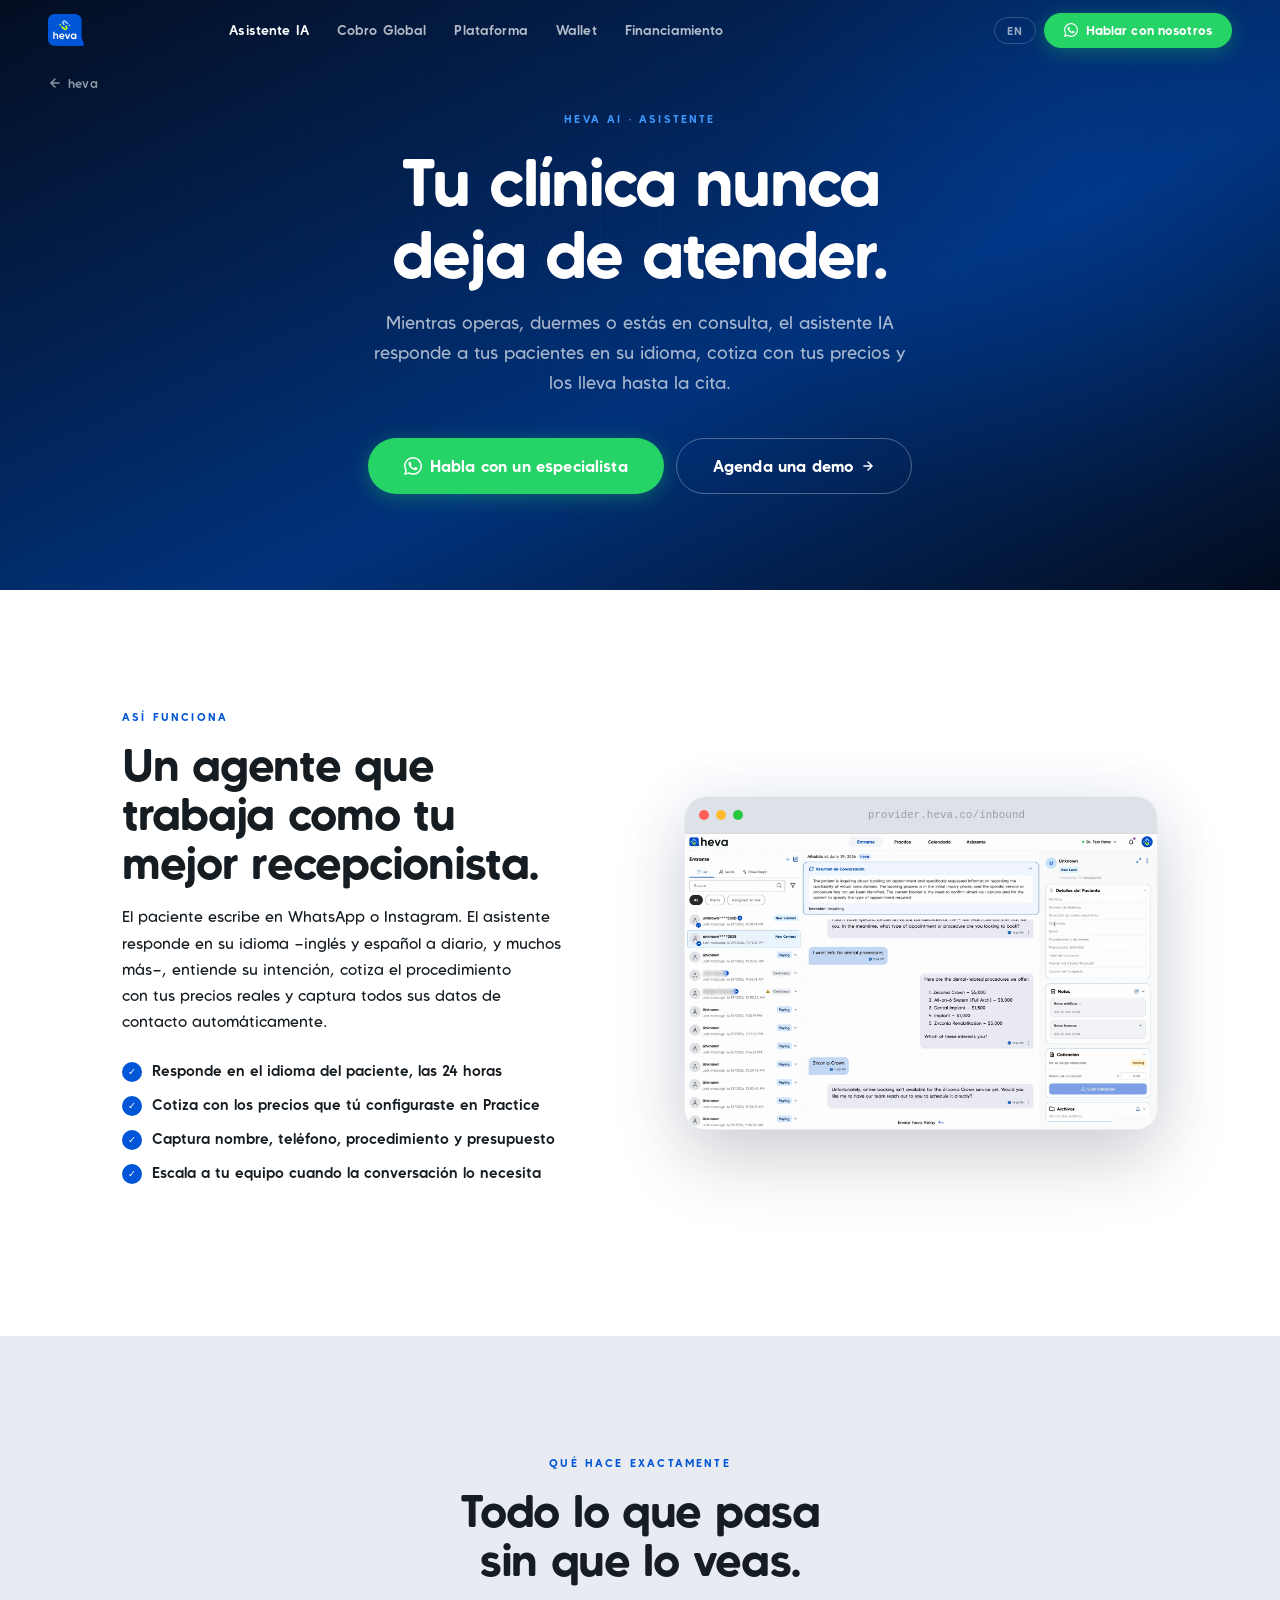
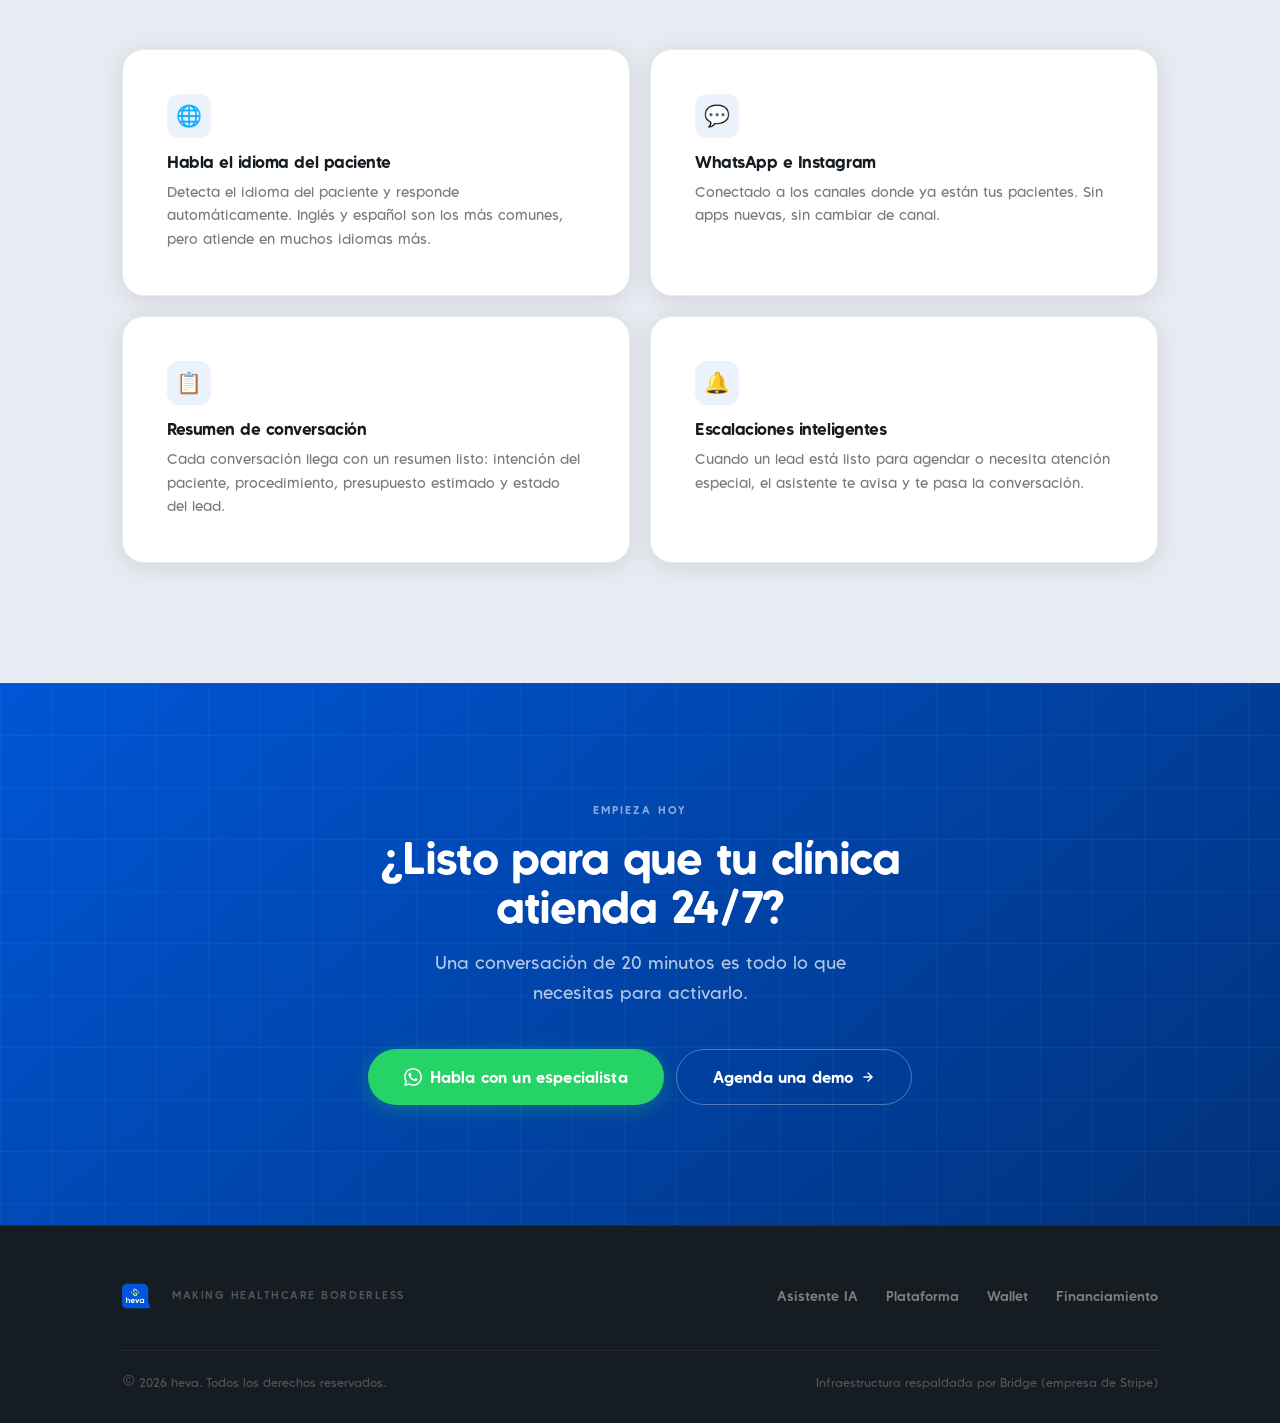
==== commit 0ada7ee5: "feat(wallet): hero con eslogan oficial + seccion problema + prueba social con assets reales; fix(ui)" ====
--- a/asistente.html
+++ b/asistente.html
@@ -38,7 +38,7 @@
       </div>
       <div class="nav__actions">
         <button class="lang-btn" id="langBtn" aria-label="Cambiar idioma">EN</button>
-        <a href="https://wa.me/525580713603?text=Hola%2C%20me%20interesa%20el%20asistente%20IA%20de%20heva"
+        <a href="https://wa.me/16195593993?text=Hola%2C%20me%20interesa%20el%20asistente%20IA%20de%20heva"
            class="btn btn-wa btn-sm" target="_blank" rel="noopener noreferrer">
           <svg width="14" height="14" viewBox="0 0 24 24" fill="currentColor" aria-hidden="true"><path d="M17.472 14.382c-.297-.149-1.758-.867-2.03-.967-.273-.099-.471-.148-.67.15-.197.297-.767.966-.94 1.164-.173.199-.347.223-.644.075-.297-.15-1.255-.463-2.39-1.475-.883-.788-1.48-1.761-1.653-2.059-.173-.297-.018-.458.13-.606.134-.133.298-.347.446-.52.149-.174.198-.298.298-.497.099-.198.05-.371-.025-.52-.075-.149-.669-1.612-.916-2.207-.242-.579-.487-.5-.669-.51-.173-.008-.371-.01-.57-.01-.198 0-.52.074-.792.372-.272.297-1.04 1.016-1.04 2.479 0 1.462 1.065 2.875 1.213 3.074.149.198 2.096 3.2 5.077 4.487.709.306 1.262.489 1.694.625.712.227 1.36.195 1.871.118.571-.085 1.758-.719 2.006-1.413.248-.694.248-1.289.173-1.413-.074-.124-.272-.198-.57-.347m-5.421 7.403h-.004a9.87 9.87 0 01-5.031-1.378l-.361-.214-3.741.982.998-3.648-.235-.374a9.86 9.86 0 01-1.51-5.26c.001-5.45 4.436-9.884 9.888-9.884 2.64 0 5.122 1.03 6.988 2.898a9.825 9.825 0 012.893 6.994c-.003 5.45-4.437 9.884-9.885 9.884m8.413-18.297A11.815 11.815 0 0012.05 0C5.495 0 .16 5.335.157 11.892c0 2.096.547 4.142 1.588 5.945L.057 24l6.305-1.654a11.882 11.882 0 005.683 1.448h.005c6.554 0 11.89-5.335 11.893-11.893a11.821 11.821 0 00-3.48-8.413z"/></svg>
           <span data-t="nav-cta">Hablar con nosotros</span>
@@ -55,7 +55,7 @@
       <a href="./wallet.html" data-t="nav-wallet">Wallet</a>
       <a href="./financiamiento.html" data-t="nav-fin">Financiamiento</a>
       <button class="lang-btn" id="langBtnMobile" style="align-self:flex-start;margin-top:8px">EN</button>
-      <a href="https://wa.me/525580713603?text=Hola%2C%20me%20interesa%20el%20asistente%20IA%20de%20heva"
+      <a href="https://wa.me/16195593993?text=Hola%2C%20me%20interesa%20el%20asistente%20IA%20de%20heva"
          class="btn btn-wa" target="_blank" rel="noopener noreferrer" data-t="nav-cta">Hablar con nosotros</a>
     </div>
   </nav>
@@ -79,10 +79,10 @@
         <span class="eyebrow reveal" data-t="as-h-eye">heva AI · Asistente</span>
         <h1 class="reveal d1" data-t="as-h-h1">Tu clínica nunca<br>deja de atender.</h1>
         <p class="sub reveal d2" data-t="as-h-sub">
-          Mientras operas, duermes o estás en consulta, el asistente IA responde a tus pacientes en su idioma, cotiza con tus precios y los lleva hasta la cita.
+          Mientras operas, duermes o estás en consulta, el asistente IA responde a tus pacientes en su idioma, cotiza con tus precios y los lleva hasta la&nbsp;cita.
         </p>
         <div class="subpage-hero__ctas reveal d3">
-          <a href="https://wa.me/525580713603?text=Hola%2C%20me%20interesa%20el%20asistente%20IA%20de%20heva"
+          <a href="https://wa.me/16195593993?text=Hola%2C%20me%20interesa%20el%20asistente%20IA%20de%20heva"
              class="btn btn-wa btn-lg" target="_blank" rel="noopener noreferrer">
             <svg width="18" height="18" viewBox="0 0 24 24" fill="currentColor" aria-hidden="true"><path d="M17.472 14.382c-.297-.149-1.758-.867-2.03-.967-.273-.099-.471-.148-.67.15-.197.297-.767.966-.94 1.164-.173.199-.347.223-.644.075-.297-.15-1.255-.463-2.39-1.475-.883-.788-1.48-1.761-1.653-2.059-.173-.297-.018-.458.13-.606.134-.133.298-.347.446-.52.149-.174.198-.298.298-.497.099-.198.05-.371-.025-.52-.075-.149-.669-1.612-.916-2.207-.242-.579-.487-.5-.669-.51-.173-.008-.371-.01-.57-.01-.198 0-.52.074-.792.372-.272.297-1.04 1.016-1.04 2.479 0 1.462 1.065 2.875 1.213 3.074.149.198 2.096 3.2 5.077 4.487.709.306 1.262.489 1.694.625.712.227 1.36.195 1.871.118.571-.085 1.758-.719 2.006-1.413.248-.694.248-1.289.173-1.413-.074-.124-.272-.198-.57-.347m-5.421 7.403h-.004a9.87 9.87 0 01-5.031-1.378l-.361-.214-3.741.982.998-3.648-.235-.374a9.86 9.86 0 01-1.51-5.26c.001-5.45 4.436-9.884 9.888-9.884 2.64 0 5.122 1.03 6.988 2.898a9.825 9.825 0 012.893 6.994c-.003 5.45-4.437 9.884-9.885 9.884m8.413-18.297A11.815 11.815 0 0012.05 0C5.495 0 .16 5.335.157 11.892c0 2.096.547 4.142 1.588 5.945L.057 24l6.305-1.654a11.882 11.882 0 005.683 1.448h.005c6.554 0 11.89-5.335 11.893-11.893a11.821 11.821 0 00-3.48-8.413z"/></svg>
             <span data-t="hero-wa">Habla con un especialista</span>
@@ -185,7 +185,7 @@
       <h2 class="reveal d1" data-t="as-cta-h2">¿Listo para que tu clínica<br>atienda 24/7?</h2>
       <p class="sub reveal d2" data-t="as-cta-p">Una conversación de 20 minutos es todo lo que necesitas para activarlo.</p>
       <div class="cta-final__btns reveal d3">
-        <a href="https://wa.me/525580713603?text=Hola%2C%20me%20interesa%20el%20asistente%20IA%20de%20heva"
+        <a href="https://wa.me/16195593993?text=Hola%2C%20me%20interesa%20el%20asistente%20IA%20de%20heva"
            class="btn btn-wa btn-lg" target="_blank" rel="noopener noreferrer">
           <svg width="18" height="18" viewBox="0 0 24 24" fill="currentColor" aria-hidden="true"><path d="M17.472 14.382c-.297-.149-1.758-.867-2.03-.967-.273-.099-.471-.148-.67.15-.197.297-.767.966-.94 1.164-.173.199-.347.223-.644.075-.297-.15-1.255-.463-2.39-1.475-.883-.788-1.48-1.761-1.653-2.059-.173-.297-.018-.458.13-.606.134-.133.298-.347.446-.52.149-.174.198-.298.298-.497.099-.198.05-.371-.025-.52-.075-.149-.669-1.612-.916-2.207-.242-.579-.487-.5-.669-.51-.173-.008-.371-.01-.57-.01-.198 0-.52.074-.792.372-.272.297-1.04 1.016-1.04 2.479 0 1.462 1.065 2.875 1.213 3.074.149.198 2.096 3.2 5.077 4.487.709.306 1.262.489 1.694.625.712.227 1.36.195 1.871.118.571-.085 1.758-.719 2.006-1.413.248-.694.248-1.289.173-1.413-.074-.124-.272-.198-.57-.347m-5.421 7.403h-.004a9.87 9.87 0 01-5.031-1.378l-.361-.214-3.741.982.998-3.648-.235-.374a9.86 9.86 0 01-1.51-5.26c.001-5.45 4.436-9.884 9.888-9.884 2.64 0 5.122 1.03 6.988 2.898a9.825 9.825 0 012.893 6.994c-.003 5.45-4.437 9.884-9.885 9.884m8.413-18.297A11.815 11.815 0 0012.05 0C5.495 0 .16 5.335.157 11.892c0 2.096.547 4.142 1.588 5.945L.057 24l6.305-1.654a11.882 11.882 0 005.683 1.448h.005c6.554 0 11.89-5.335 11.893-11.893a11.821 11.821 0 00-3.48-8.413z"/></svg>
           <span data-t="hero-wa">Habla con un especialista</span>
--- a/css/main.css
+++ b/css/main.css
@@ -214,7 +214,7 @@
 
 /* Language toggle */
 .lang-btn {
-  display: none;
+  display: block;
   background: none;
   border: 1px solid rgba(255,255,255,0.20);
   color: rgba(255,255,255,0.58);
@@ -1099,159 +1099,6 @@
   cursor: default; flex-shrink: 0;
 }
 
-/* ============================================================
-   CAREGRAPH MOCKUP (patient journey graph)
-   ============================================================ */
-.cg-mockup {
-  background: #f8f9fb;
-  border: 1.5px solid var(--soft-grey);
-  border-radius: 16px;
-  overflow: hidden;
-  box-shadow: 0 8px 40px rgba(0,0,0,0.20);
-  max-width: 420px;
-  width: 100%;
-}
-.cg-mockup__bar {
-  background: var(--blue-d);
-  padding: 16px 22px;
-  display: flex;
-  align-items: center;
-  gap: 12px;
-}
-.cg-mockup__bar-icon {
-  width: 40px; height: 40px;
-  background: rgba(255,255,255,0.16);
-  border-radius: 11px;
-  display: flex; align-items: center; justify-content: center;
-  flex-shrink: 0;
-}
-.cg-mockup__bar-info { flex: 1; min-width: 0; }
-.cg-mockup .cg-mockup__bar-title { color: var(--white); font-size: 0.92rem; font-weight: 700; }
-.cg-mockup .cg-mockup__bar-sub   { color: rgba(255,255,255,0.62); font-size: 0.74rem; }
-.cg-mockup__progress {
-  font-size: 0.68rem;
-  font-weight: 700;
-  color: var(--lime);
-  background: rgba(195,251,17,0.12);
-  border-radius: 20px;
-  padding: 4px 10px;
-  white-space: nowrap;
-}
-
-.cg-mockup__nodes { padding: 20px 22px 6px; }
-.cg-node {
-  display: flex;
-  gap: 14px;
-  position: relative;
-  padding-bottom: 22px;
-}
-.cg-node:last-child { padding-bottom: 16px; }
-/* connector line */
-.cg-node::before {
-  content: '';
-  position: absolute;
-  left: 13px; top: 28px; bottom: 0;
-  width: 2px;
-  background: #d8ddE6;
-}
-.cg-node:last-child::before { display: none; }
-.cg-node--done::before { background: #35b96b; }
-
-.cg-node__dot {
-  width: 28px; height: 28px;
-  border-radius: 50%;
-  display: flex; align-items: center; justify-content: center;
-  flex-shrink: 0;
-  font-size: 0.72rem;
-  font-weight: 900;
-  position: relative;
-  z-index: 1;
-}
-.cg-node--done   .cg-node__dot { background: #35b96b; color: #fff; }
-.cg-node--active .cg-node__dot {
-  background: var(--blue); color: #fff;
-  box-shadow: 0 0 0 5px rgba(0,86,214,0.16);
-  animation: cg-pulse 2.2s ease-in-out infinite;
-}
-.cg-node--locked .cg-node__dot {
-  background: #e4e7ee; color: #9aa3b2;
-}
-@keyframes cg-pulse {
-  0%, 100% { box-shadow: 0 0 0 4px rgba(0,86,214,0.14); }
-  50%      { box-shadow: 0 0 0 8px rgba(0,86,214,0.07); }
-}
-@media (prefers-reduced-motion: reduce) {
-  .cg-node--active .cg-node__dot { animation: none; }
-}
-
-.cg-node__body { flex: 1; min-width: 0; padding-top: 3px; }
-.cg-node__head {
-  display: flex;
-  align-items: center;
-  gap: 8px;
-  flex-wrap: wrap;
-}
-.cg-node__title { font-size: 0.90rem; font-weight: 700; color: var(--black); }
-.cg-node--locked .cg-node__title { color: #9aa3b2; }
-.cg-mockup .cg-node__meta {
-  font-size: 0.76rem;
-  color: var(--muted-light);
-  margin-top: 2px;
-  line-height: 1.5;
-}
-.cg-mockup .cg-node--locked .cg-node__meta { color: #aab2c0; }
-
-.cg-badge {
-  font-size: 0.62rem;
-  font-weight: 700;
-  letter-spacing: 0.05em;
-  text-transform: uppercase;
-  border-radius: 5px;
-  padding: 2.5px 7px;
-  white-space: nowrap;
-}
-.cg-badge--paid      { background: rgba(53,185,107,0.13); color: #1a7a3e; }
-.cg-badge--qualified { background: rgba(0,86,214,0.10);   color: var(--blue); }
-.cg-badge--scheduled { background: rgba(61,150,254,0.14); color: #1668c9; }
-.cg-badge--locked    { background: #edf0f5; color: #9aa3b2; }
-
-/* Eva automation bubble */
-.cg-mockup__eva {
-  margin: 4px 22px 20px;
-  background: var(--white);
-  border: 1.5px solid var(--soft-grey);
-  border-radius: 12px;
-  padding: 12px 14px;
-  display: flex;
-  gap: 10px;
-  align-items: flex-start;
-}
-.cg-mockup__eva-dot {
-  width: 26px; height: 26px;
-  border-radius: 50%;
-  background: linear-gradient(135deg, var(--blue) 0%, var(--horizon) 100%);
-  color: #fff;
-  font-size: 0.62rem;
-  font-weight: 800;
-  display: flex; align-items: center; justify-content: center;
-  flex-shrink: 0;
-}
-.cg-mockup .cg-mockup__eva-text {
-  font-size: 0.78rem;
-  color: var(--black);
-  line-height: 1.5;
-}
-.cg-mockup__eva-text strong { color: var(--blue); }
-.cg-mockup__eva-label {
-  display: block;
-  font-size: 0.62rem;
-  font-weight: 700;
-  letter-spacing: 0.08em;
-  text-transform: uppercase;
-  color: var(--muted-light);
-  margin-bottom: 2px;
-}
-
 /* Payment method comparison */
 .pay-method-grid {
   display: grid;
@@ -1299,3 +1146,26 @@
   color: var(--black);
   opacity: 0.7;
 }
+
+
+/* ============================================================
+   TYPOGRAPHY POLISH — evitar palabras viudas/huérfanas
+   ============================================================ */
+h1, h2, h3,
+.stat-insight__quote { text-wrap: balance; }
+p, li { text-wrap: pretty; }
+
+/* En móvil, dejar que el navegador balancee los títulos de hero
+   en lugar del <br> fijo pensado para escritorio */
+@media (max-width: 560px) {
+  .hero h1 br,
+  .subpage-hero h1 br { display: none; }
+}
+
+/* Header compacto en pantallas chicas para que quepa el toggle ES/EN */
+@media (max-width: 420px) {
+  .nav__inner { gap: 12px; }
+  .nav__actions { gap: 6px; }
+  .nav__actions .btn-sm { padding: 8px 12px; font-size: 0.72rem; }
+  .lang-btn { padding: 5px 9px; }
+}
